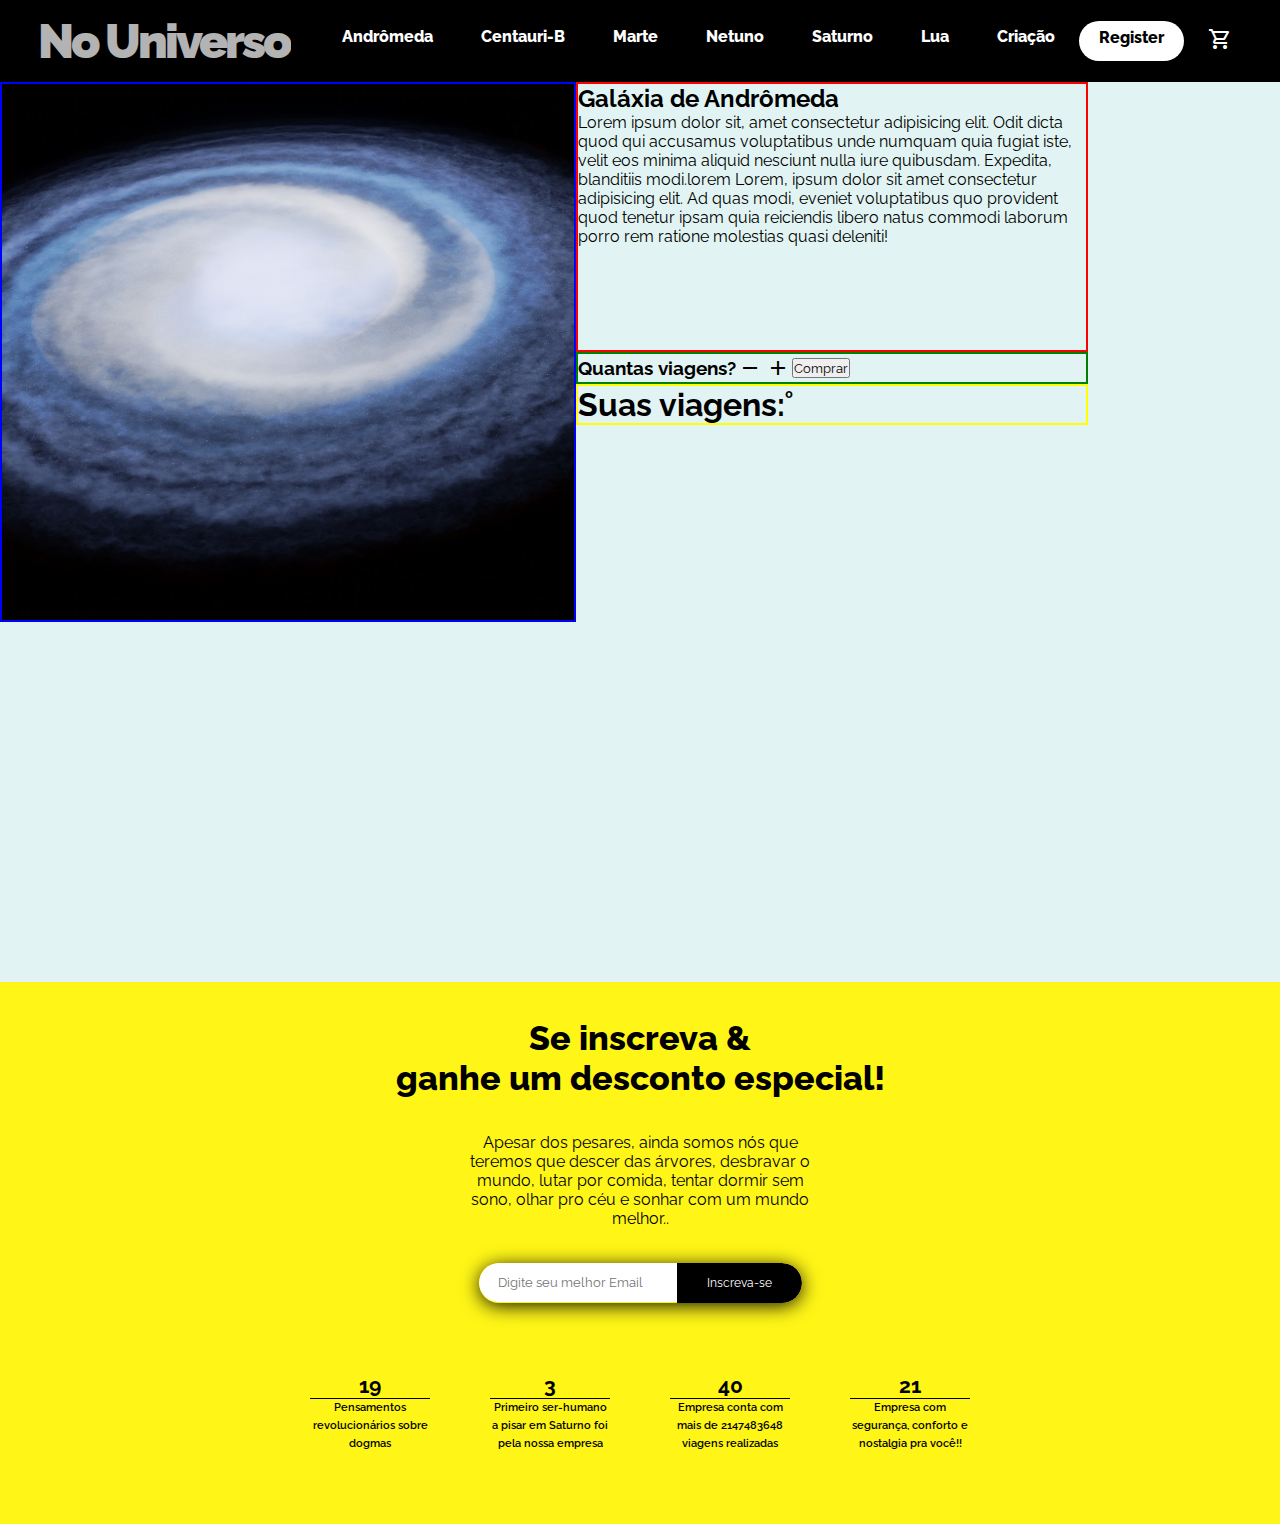
==== andromeda.html @ 6133db36 "paginas mais ou menos" ====
<!DOCTYPE html>
<html lang="pt-br">
<head>
    <meta charset="UTF-8">
    <meta http-equiv="X-UA-Compatible" content="IE=edge">
    <meta name="viewport" content="width=device-width, initial-scale=1.0">
    <!-- google-fonts -->
    <link rel="preconnect" href="https://fonts.googleapis.com">
    <link rel="preconnect" href="https://fonts.gstatic.com" crossorigin>
    <link href="https://fonts.googleapis.com/css2?family=Raleway:wght@100;200;300;400;500;600;700;800;900&display=swap" rel="stylesheet">
    <!-- google icon -->
    <link rel="shortcut icon" href="/assets/icon/travel.png" type="image/x-icon">
    <link rel="stylesheet" href="https://fonts.googleapis.com/css2?family=Material+Symbols+Outlined:opsz,wght,FILL,GRAD@48,400,0,0" />
    <link rel="stylesheet" href="https://fonts.googleapis.com/css2?family=Material+Symbols+Outlined:opsz,wght,FILL,GRAD@48,400,0,0" />
    <!-- css link -->
    <link rel="stylesheet" href="/assets/css/andromeda.css">
    <!-- css responsivo -->
    <link rel="stylesheet" href="/assets/css/andromeda-responsivo.css">
    <title>No Universo</title>
</head>
<body>
    <header>
        <nav>
            <a href="/index.html"><h3>No Universo</h3></a>
            <ul>
                <li><a href="/andromeda.html">Andrômeda</a></li>              
                <li><a href="/centauri-b.html">Centauri-B</a></li>              
                <li><a href="/marte.html">Marte</a></li>              
                <li><a href="/netuno.html">Netuno</a></li>              
                <li><a href="/saturno.html">Saturno</a></li>              
                <li><a href="/lua.html">Lua</a></li>              
                <li><a href="/pilar-da-criação.html">Criação</a></li>              
                <li><a href="/register.html">Register</a></li>
                <li><a href="/carrinho.html"><span class="material-symbols-outlined car">shopping_cart</span></a></li>
            </ul>
        </nav>
    </header>
    <main>
        <div class="container">
            <div class="img"></div>
            <div class="item">
                <div class="info">
                    <h2>Galáxia de Andrômeda</h2>
                    <p>Lorem ipsum dolor sit, amet consectetur adipisicing elit. Odit dicta quod qui accusamus voluptatibus unde numquam quia fugiat iste, velit eos minima aliquid nesciunt nulla iure quibusdam. Expedita, blanditiis modi.lorem Lorem, ipsum dolor sit amet consectetur adipisicing elit. Ad quas modi, eveniet voluptatibus quo provident quod tenetur ipsam quia reiciendis libero natus commodi laborum porro rem ratione molestias quasi deleniti!</p>
                </div>
                <div class="compra">
                    <h3>Quantas viagens?</h3>
                    <span class="material-symbols-outlined">
                        remove
                        </span>
                    <span class="material-symbols-outlined">
                        add
                        </span>
                    <button>Comprar</button>
                </div>
                <div class="contador">
                    <h4>Suas viagens: </h4>
                    <h5>0</h5>
                </div>
            </div>
        </div>

    </main>
    <footer>
        <h2>Se inscreva & <br> ganhe um desconto especial!</h2>
        <p>Apesar dos pesares, ainda somos nós que teremos que descer das árvores, desbravar o mundo, lutar por comida, tentar dormir sem sono, olhar pro céu e sonhar com um mundo melhor..</p>
        <div class="input">
            <input type="email" placeholder="Digite seu melhor Email"><button type="submit">Inscreva-se</button>
        </div>
        <ul>
            <li>19<h6>Pensamentos revolucionários sobre dogmas</h6></li>
            <li>3<h6>Primeiro ser-humano a pisar em Saturno foi pela nossa empresa</h6></li>
            <li>40<h6>Empresa conta com mais de 2147483648 viagens realizadas</h6></li>
            <li>21<h6>Empresa com segurança, conforto e nostalgia pra você!!</h6></li>
        </ul>
    </footer>
</body>
</html>
<body>
---- assets/css/andromeda.css ----
:root{
    --trans: .3s ease-in-out;
}

*{
    margin: 0;
    padding: 0;
    box-sizing: border-box;
    font-family:'Raleway', sans-serif;
    overflow-x: hidden;
}
body{
    background-color: #e1f4f3;
}

/* header */

header{
    width: 100vw;
    height: auto;
    padding:0.7rem;
    /* background:url("/assets/img/andromeda2.jpg")no-repeat center/cover; */
    background-color: #000;
    overflow-y: hidden;
}
header nav a{
    text-decoration: none;
}
header nav a h3{
    letter-spacing: -3px;
    font-size: 3rem;
    font-weight: 1000;
    color: #fff;
    padding: 2px;
    opacity: 0.7;
}
header nav a h3:hover{
    opacity: 1;
    transition: var(--trans);
}

/* nav */

header nav{
    width: 100%;
    height: 10%;
    margin: auto;
    display: flex;
    align-items: center;
    justify-content: space-between;
    margin-left: 2%;
}

header nav ul{
    list-style: none;
    display: flex;
    margin-right: 3%;
}
header nav ul li{
    padding:6px 20px;
}
header nav ul li a{
    text-decoration: none;
    color: #fff;
    font-size: 1rem;
    transition: .3s linear;
    position: relative;
    padding: 4px;
    font-weight:800;
}
header nav ul li a::before{
    content:"";
    position: absolute;
    width: 0;
    height: 0.2rem;
    top: 0;
    left: 0;    
    margin-top: 25px;
    background-color: #fff;
    transition: var(--trans);
}
header nav ul li a:hover::before{
    width: 100%;
}
header nav ul li:nth-last-child(2) a{
    color: #000;
}
header nav ul li:nth-last-child(2){
    background-color: #fff;
    border-radius: 1.3rem;
    padding:7px 1rem;
    font-weight: 600;
}
header nav ul li:nth-last-child(2):hover a{
    color:#fff ;
}
header nav ul li:nth-last-child(2):hover{
    background-color:#000 ;
    cursor: pointer;
    transition: var(--trans);
}
header nav span{
    overflow-y: hidden;
}

/* ----- main ------*/  
main{
    height: 100vh;
    width: 100vw;
}
main .container{
    display: flex;
    flex-wrap:wrap ;
}
main .img{
    border: 2px solid blue;
    width:45vw ;
    height: 60vh;
    background: url(/assets/img/andromeda2.jpg)no-repeat center/cover;
}
main .info{
    border: 2px solid red;
    width: 40vw;
    height: 30vh;
    cursor: default;
}
main .compra{
    border: 2px solid green;
    display: flex;
    align-items: center;
}
main .compra h3{
    cursor: default;
}
main .compra span{
    padding: 2px;
    cursor: pointer;
}
main .compra button{
    cursor: pointer;
}
main .contador{
    display:flex ;
    border: 2px solid yellow;
}
main .contador h4{
    font-size: 2rem;
}

/* ------ footer -------- */

footer{
    width: 100%;
    height: auto;
    background:#fff617;
    display: flex;
    flex-direction: column;
    align-items: center;
    justify-content: center;
}
footer h2{
    text-align: center;
    line-height: 40px;
    font-weight: 800;
    font-size: 2.1rem;
    padding: 2.2rem;
}
footer p{
    text-align: center;
    width: 350px;
    font-size: 1rem;
    font-weight: 400;
    margin-bottom: 2.2rem;
}
footer .input{
    box-shadow: 0px 3px 20px -1px black;
    border-radius:20px;
}
footer .input input{
    padding: 12px 19px;
    border: none;
    outline: none;
    font-size: 13px ;
    border-radius:20px 0px 0px 20px;
}
footer .input button{
    padding: 13px 30px ;
    border: none ;
    outline: none;
    font-size: 12px ;
    border-radius:0px 20px 20px 0px ;
    background-color: black;
    color: white;
    cursor: pointer;
    transition: var(--trans);
}
footer .input button:hover{
    background-color: gray;
}
footer ul{
    list-style: none;
    margin: 2.2rem;
    display: flex;
}
footer ul li{
    text-align: center;
    margin:2.2rem 30px 2.2rem ;
    font-weight: bold;
    font-size: 1.3rem;
}
footer ul li h6{
    font-size: 11px;
    font-weight: 600;
    max-width:120px;
    border-top: 1px solid black;
    line-height: 18px;
    margin: 0;
}
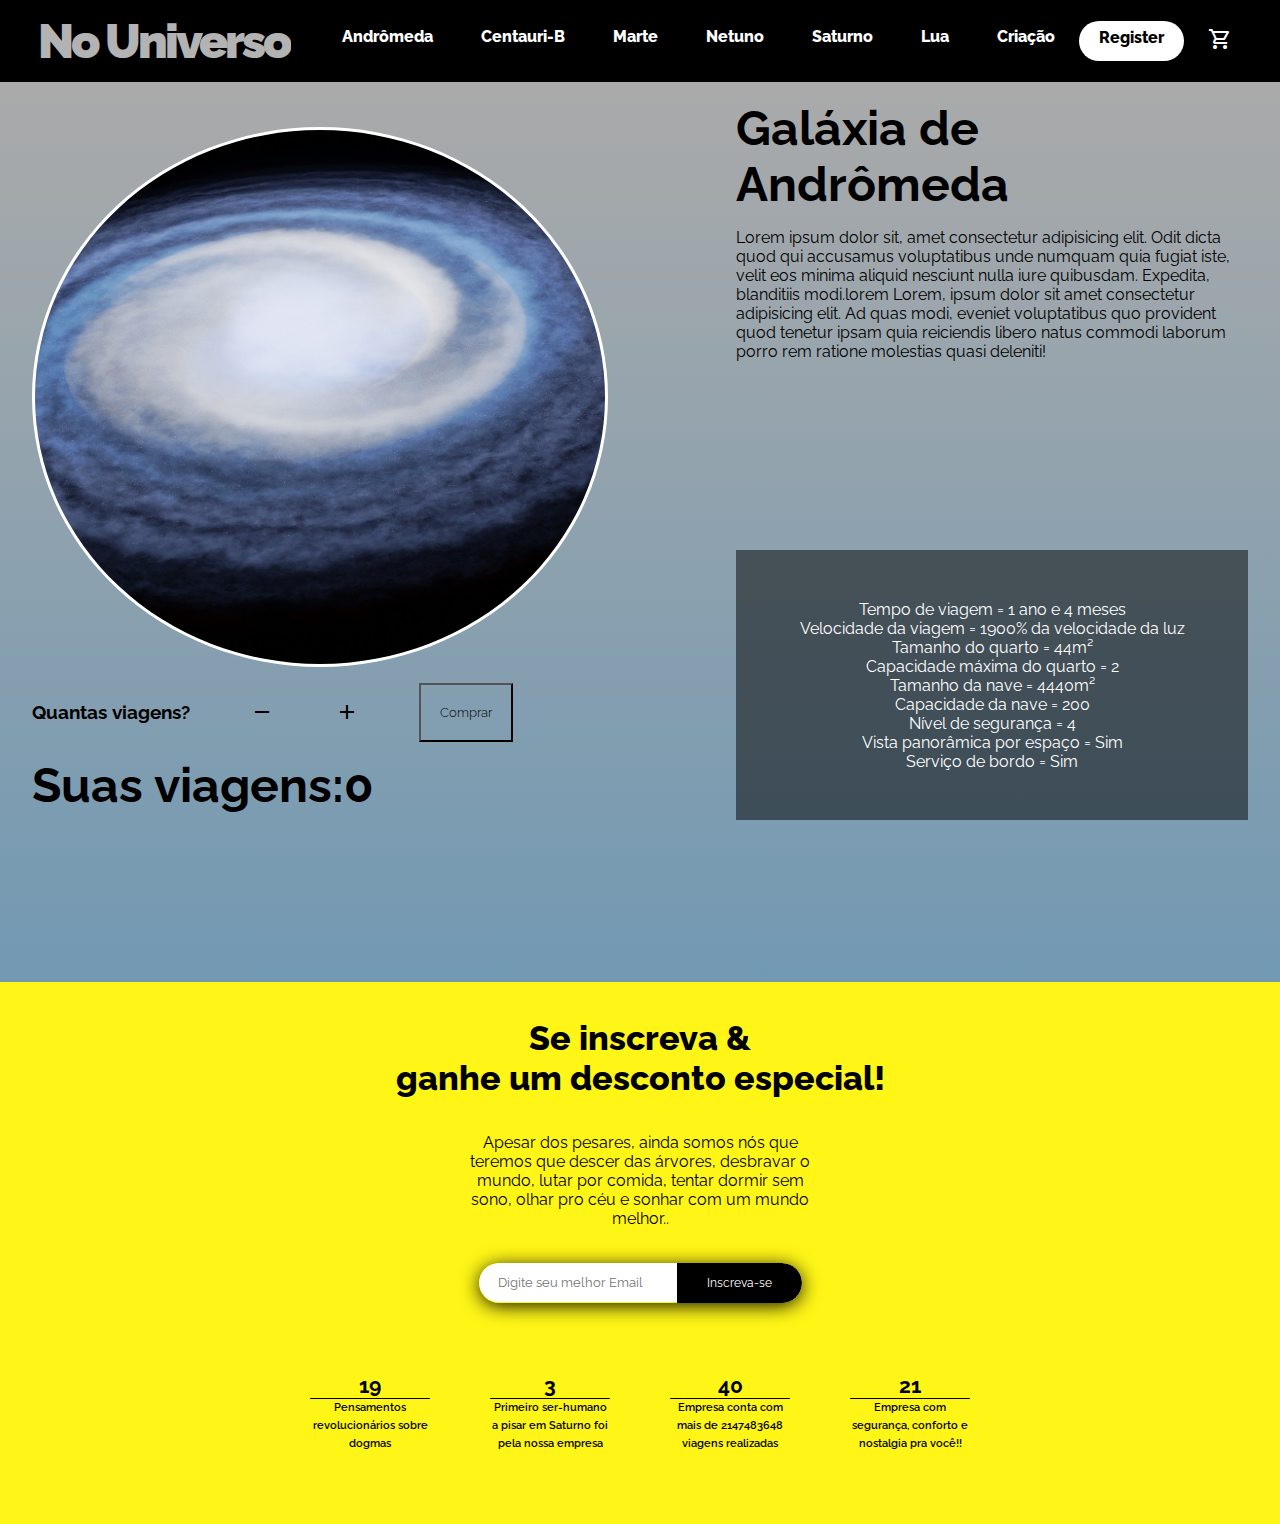
==== commit 753f824b: "criando o template das abas individuais" ====
--- a/andromeda.html
+++ b/andromeda.html
@@ -37,12 +37,8 @@
     </header>
     <main>
         <div class="container">
-            <div class="img"></div>
-            <div class="item">
-                <div class="info">
-                    <h2>Galáxia de Andrômeda</h2>
-                    <p>Lorem ipsum dolor sit, amet consectetur adipisicing elit. Odit dicta quod qui accusamus voluptatibus unde numquam quia fugiat iste, velit eos minima aliquid nesciunt nulla iure quibusdam. Expedita, blanditiis modi.lorem Lorem, ipsum dolor sit amet consectetur adipisicing elit. Ad quas modi, eveniet voluptatibus quo provident quod tenetur ipsam quia reiciendis libero natus commodi laborum porro rem ratione molestias quasi deleniti!</p>
-                </div>
+            <div class="image">
+                <div class="img"></div>
                 <div class="compra">
                     <h3>Quantas viagens?</h3>
                     <span class="material-symbols-outlined">
@@ -58,8 +54,25 @@
                     <h5>0</h5>
                 </div>
             </div>
+            <div class="item">
+                <div class="info-planeta">
+                    <h2>Galáxia de Andrômeda</h2>
+                    <p>Lorem ipsum dolor sit, amet consectetur adipisicing elit. Odit dicta quod qui accusamus voluptatibus unde numquam quia fugiat iste, velit eos minima aliquid nesciunt nulla iure quibusdam. Expedita, blanditiis modi.lorem Lorem, ipsum dolor sit amet consectetur adipisicing elit. Ad quas modi, eveniet voluptatibus quo provident quod tenetur ipsam quia reiciendis libero natus commodi laborum porro rem ratione molestias quasi deleniti!</p>
+                </div>
+                <div class="info-viagem">
+                    <p>Tempo de viagem = 1 ano e 4 meses</p>
+                    <p>Velocidade da viagem = 1900% da velocidade da luz</p>
+                    <p>Tamanho do quarto = 44m²</p>
+                    <p>Capacidade máxima do quarto = 2</p>
+                    <p>Tamanho da nave = 4440m²</p>
+                    <p>Capacidade da nave = 200 </p>
+                    <p>Nível de segurança = 4</p>
+                    <p>Vista panorâmica por espaço = Sim</p>
+                    <p>Serviço de bordo = Sim</p>
+                    
+                </div>
+            </div>
         </div>
-
     </main>
     <footer>
         <h2>Se inscreva & <br> ganhe um desconto especial!</h2>
--- a/assets/css/andromeda.css
+++ b/assets/css/andromeda.css
@@ -107,27 +107,53 @@
 main{
     height: 100vh;
     width: 100vw;
+    display: flex;
+    justify-content: center;
+    background-image: linear-gradient(to bottom,#aaa,#7299b3);
 }
 main .container{
     display: flex;
     flex-wrap:wrap ;
 }
 main .img{
-    border: 2px solid blue;
     width:45vw ;
     height: 60vh;
     background: url(/assets/img/andromeda2.jpg)no-repeat center/cover;
-}
-main .info{
-    border: 2px solid red;
+    margin-top:5vh ;
+    border: 3px solid #fff;
+    border-radius: 50%;
+}
+main .image{
+    margin-right: 5vw;
+}
+main .info-planeta{
+    width: 40vw;
+    height: 50vh;
+    cursor: default;
+    margin-top:2vh ;
+}
+main .info-planeta h2{
+    font-size: 3rem;
+    margin: 0px 0px 1rem 0px;
+}
+main .info-viagem{
     width: 40vw;
     height: 30vh;
     cursor: default;
+    background: rgba(0, 0, 0, 0.5);
+    color: #fff;
+    display: flex;
+    flex-direction: column;
+    align-items: center;
+    justify-content: center;
+}
+main .item{
+    margin-left: 5vw;
 }
 main .compra{
-    border: 2px solid green;
-    display: flex;
-    align-items: center;
+    display: flex;
+    align-items: center;
+    height: 10vh;
 }
 main .compra h3{
     cursor: default;
@@ -135,16 +161,32 @@
 main .compra span{
     padding: 2px;
     cursor: pointer;
+    margin-left: 10%;
+}
+main .compra span:hover{
+    font-weight: 1000;
+    transition: 100ms linear;
 }
 main .compra button{
     cursor: pointer;
+    padding: 1.2rem;
+    margin-left: 10%;
+    font-weight: 300;
+    background: transparent;
+}
+main .compra button:hover{
+    transition: var(--trans);
+    color: #fff;
+    background: #000;
 }
 main .contador{
     display:flex ;
-    border: 2px solid yellow;
 }
 main .contador h4{
-    font-size: 2rem;
+    font-size: 3rem;
+}
+main .contador h5{
+    font-size: 3rem;
 }
 
 /* ------ footer -------- */
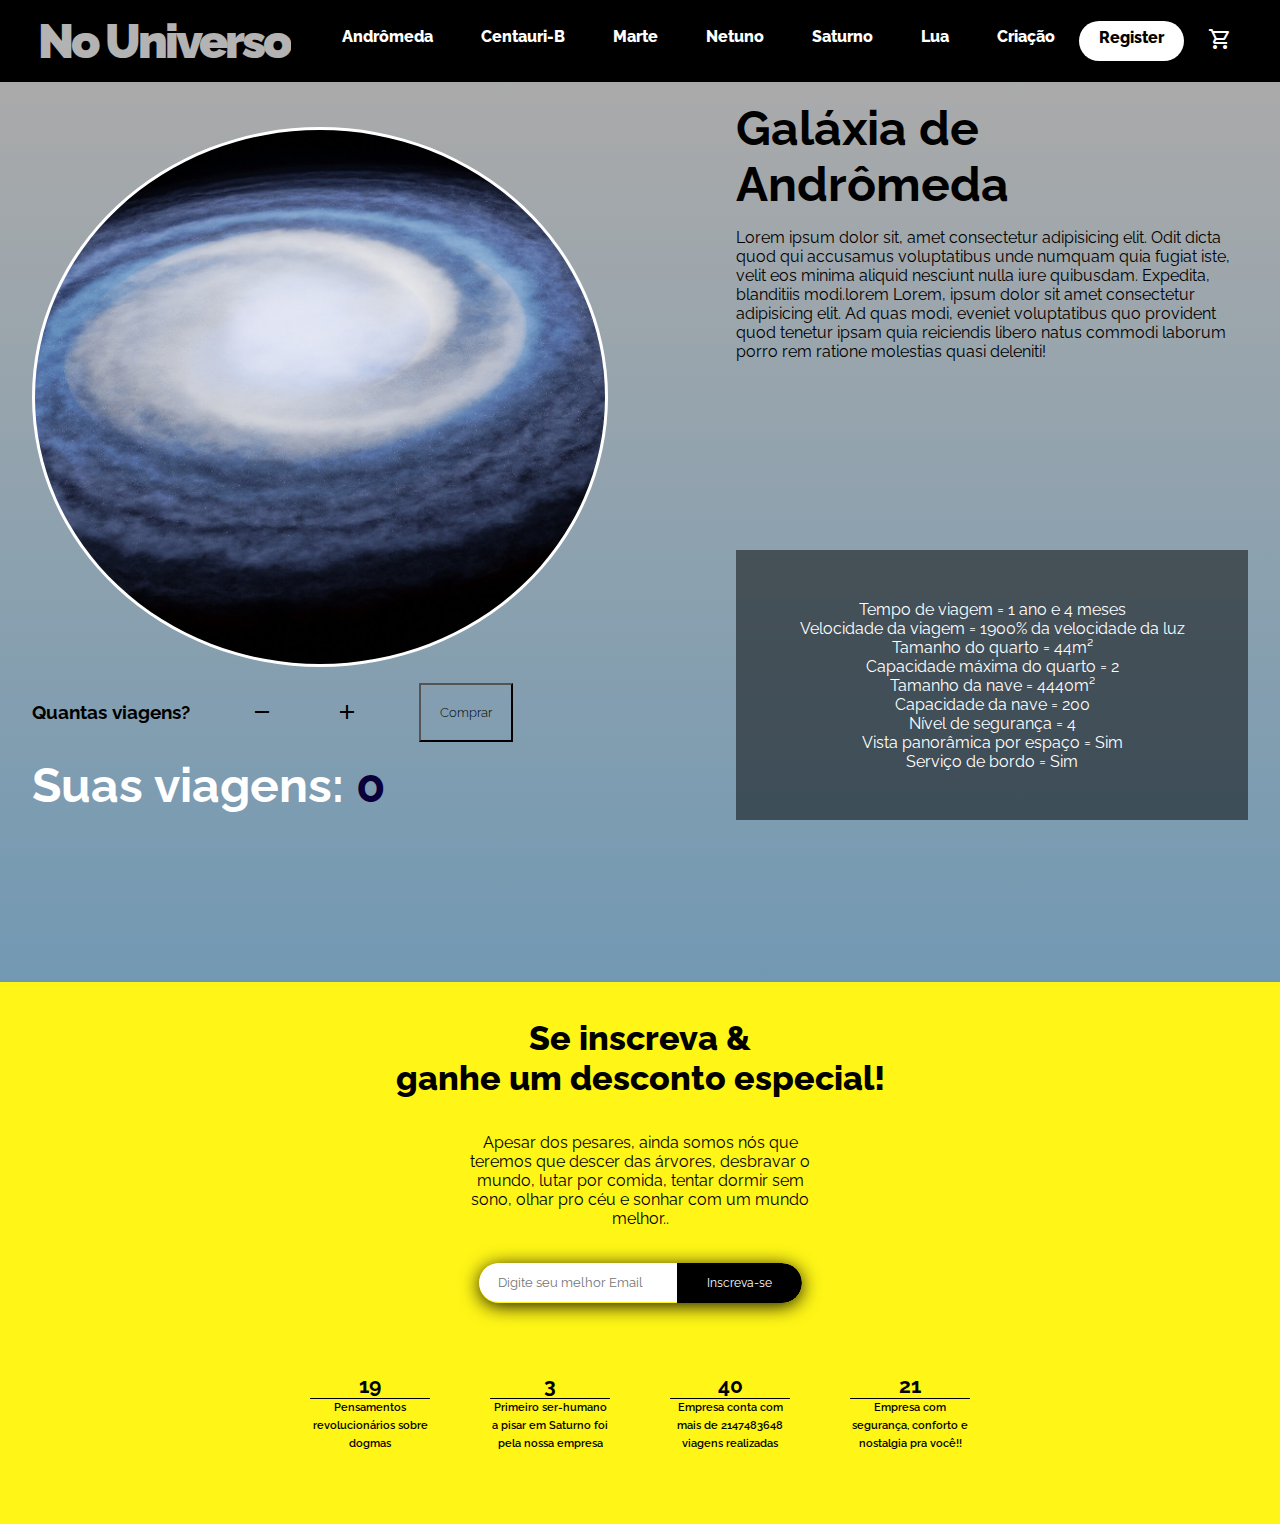
==== commit 8df58222: "comecei o js" ====
--- a/andromeda.html
+++ b/andromeda.html
@@ -9,14 +9,15 @@
     <link rel="preconnect" href="https://fonts.gstatic.com" crossorigin>
     <link href="https://fonts.googleapis.com/css2?family=Raleway:wght@100;200;300;400;500;600;700;800;900&display=swap" rel="stylesheet">
     <!-- google icon -->
-    <link rel="shortcut icon" href="/assets/icon/travel.png" type="image/x-icon">
-    <link rel="stylesheet" href="https://fonts.googleapis.com/css2?family=Material+Symbols+Outlined:opsz,wght,FILL,GRAD@48,400,0,0" />
+    <link rel="shortcut icon" href="./assets/img/galaxy.png" type="image/x-icon">
     <link rel="stylesheet" href="https://fonts.googleapis.com/css2?family=Material+Symbols+Outlined:opsz,wght,FILL,GRAD@48,400,0,0" />
     <!-- css link -->
     <link rel="stylesheet" href="/assets/css/andromeda.css">
     <!-- css responsivo -->
     <link rel="stylesheet" href="/assets/css/andromeda-responsivo.css">
-    <title>No Universo</title>
+    <!-- javaScript -->
+    <script src="./js/andromeda.js"defer></script>
+    <title>Pelo Universo</title>
 </head>
 <body>
     <header>
@@ -41,17 +42,17 @@
                 <div class="img"></div>
                 <div class="compra">
                     <h3>Quantas viagens?</h3>
-                    <span class="material-symbols-outlined">
+                    <span id="remove" class="material-symbols-outlined">
                         remove
                         </span>
-                    <span class="material-symbols-outlined">
+                    <span  id="add" class="material-symbols-outlined">
                         add
                         </span>
                     <button>Comprar</button>
                 </div>
                 <div class="contador">
                     <h4>Suas viagens: </h4>
-                    <h5>0</h5>
+                    <h5 id="contador"> &nbsp;0</h5>
                 </div>
             </div>
             <div class="item">
--- a/assets/css/andromeda.css
+++ b/assets/css/andromeda.css
@@ -110,6 +110,7 @@
     display: flex;
     justify-content: center;
     background-image: linear-gradient(to bottom,#aaa,#7299b3);
+    cursor: default;
 }
 main .container{
     display: flex;
@@ -173,6 +174,7 @@
     margin-left: 10%;
     font-weight: 300;
     background: transparent;
+    cursor: pointer;
 }
 main .compra button:hover{
     transition: var(--trans);
@@ -184,9 +186,11 @@
 }
 main .contador h4{
     font-size: 3rem;
+    color: #fff;
 }
 main .contador h5{
     font-size: 3rem;
+    color: #09003a;
 }
 
 /* ------ footer -------- */
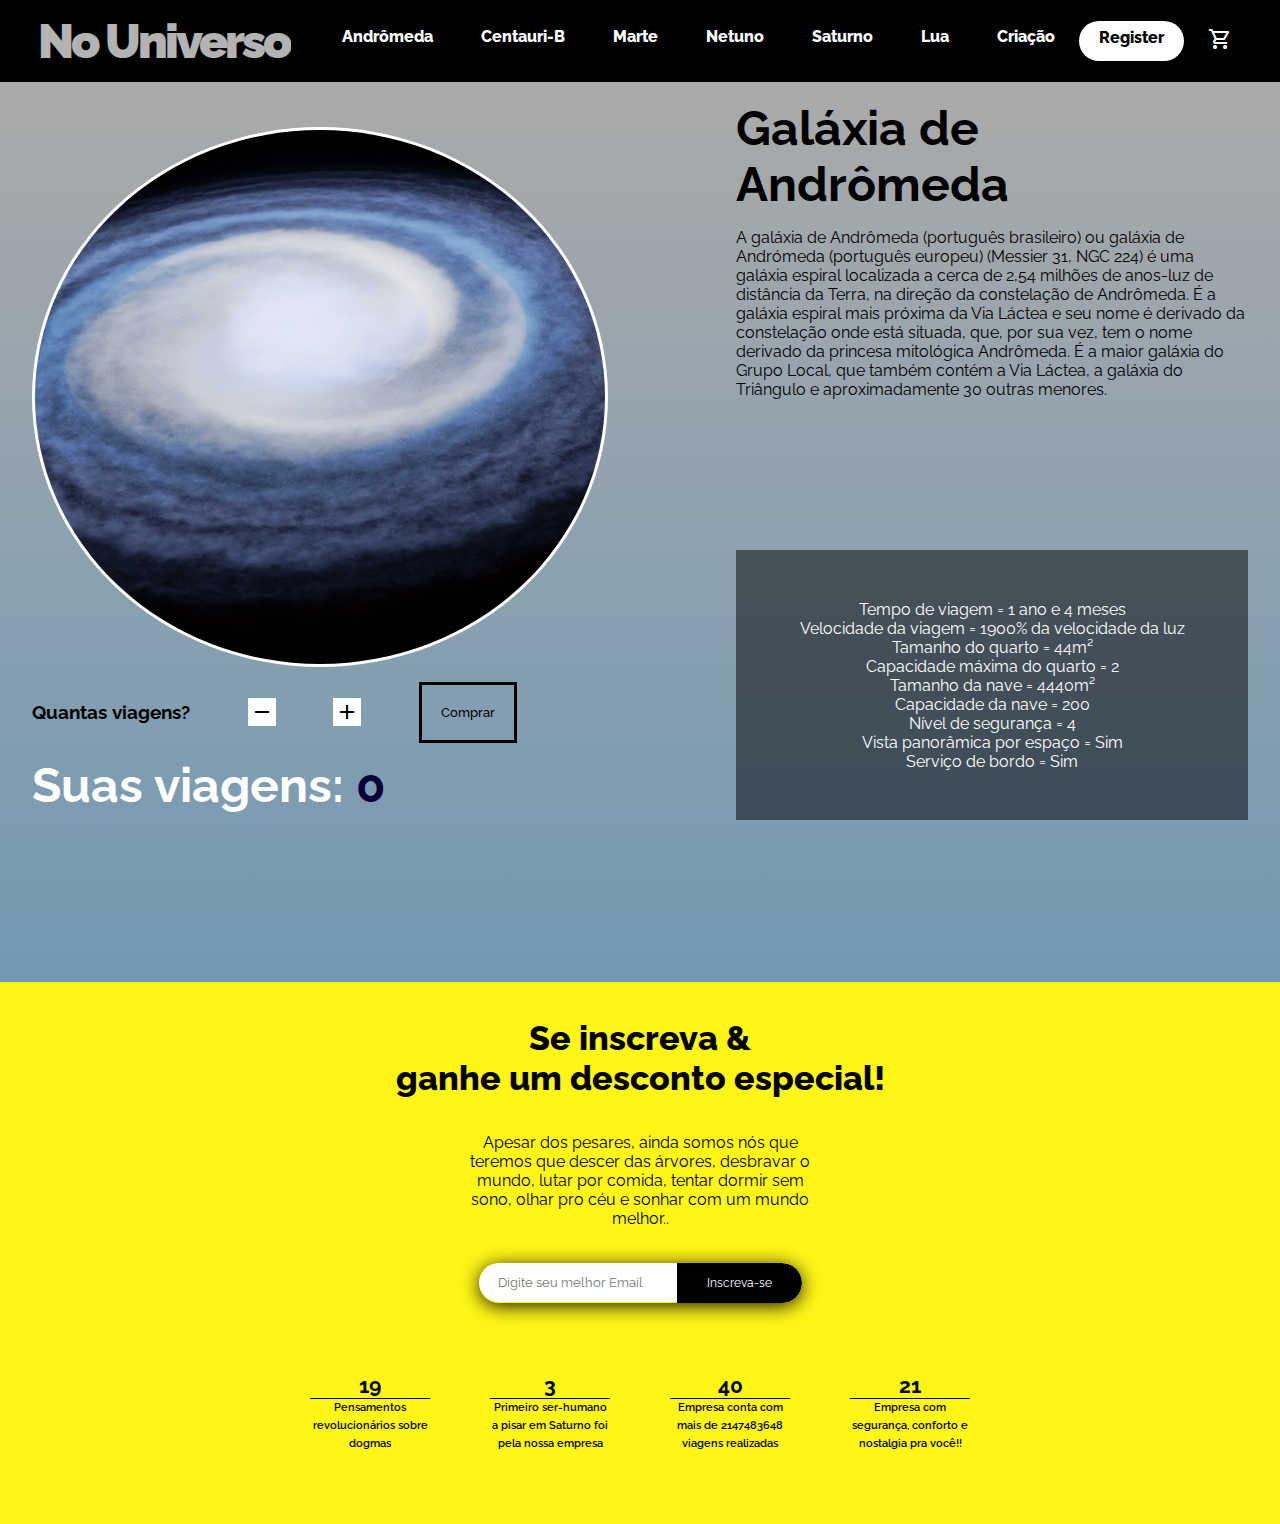
==== commit aad9e6a6: "melhorei o register e um retoque no css e informações em geral" ====
--- a/andromeda.html
+++ b/andromeda.html
@@ -58,7 +58,7 @@
             <div class="item">
                 <div class="info-planeta">
                     <h2>Galáxia de Andrômeda</h2>
-                    <p>Lorem ipsum dolor sit, amet consectetur adipisicing elit. Odit dicta quod qui accusamus voluptatibus unde numquam quia fugiat iste, velit eos minima aliquid nesciunt nulla iure quibusdam. Expedita, blanditiis modi.lorem Lorem, ipsum dolor sit amet consectetur adipisicing elit. Ad quas modi, eveniet voluptatibus quo provident quod tenetur ipsam quia reiciendis libero natus commodi laborum porro rem ratione molestias quasi deleniti!</p>
+                    <p>A galáxia de Andrômeda (português brasileiro) ou galáxia de Andrómeda (português europeu) (Messier 31, NGC 224) é uma galáxia espiral localizada a cerca de 2,54 milhões de anos-luz de distância da Terra, na direção da constelação de Andrômeda. É a galáxia espiral mais próxima da Via Láctea e seu nome é derivado da constelação onde está situada, que, por sua vez, tem o nome derivado da princesa mitológica Andrômeda. É a maior galáxia do Grupo Local, que também contém a Via Láctea, a galáxia do Triângulo e aproximadamente 30 outras menores.</p>
                 </div>
                 <div class="info-viagem">
                     <p>Tempo de viagem = 1 ano e 4 meses</p>
@@ -70,7 +70,6 @@
                     <p>Nível de segurança = 4</p>
                     <p>Vista panorâmica por espaço = Sim</p>
                     <p>Serviço de bordo = Sim</p>
-                    
                 </div>
             </div>
         </div>
--- a/assets/css/andromeda.css
+++ b/assets/css/andromeda.css
@@ -163,16 +163,21 @@
     padding: 2px;
     cursor: pointer;
     margin-left: 10%;
+    overflow-y: hidden;
+    background: #fff;
 }
 main .compra span:hover{
     font-weight: 1000;
-    transition: 100ms linear;
+    transition: 200ms linear;
+    background-color: #000;
+    color: #fff;
 }
 main .compra button{
     cursor: pointer;
     padding: 1.2rem;
     margin-left: 10%;
-    font-weight: 300;
+    font-weight: 500;
+    border: 3px solid #000;
     background: transparent;
     cursor: pointer;
 }
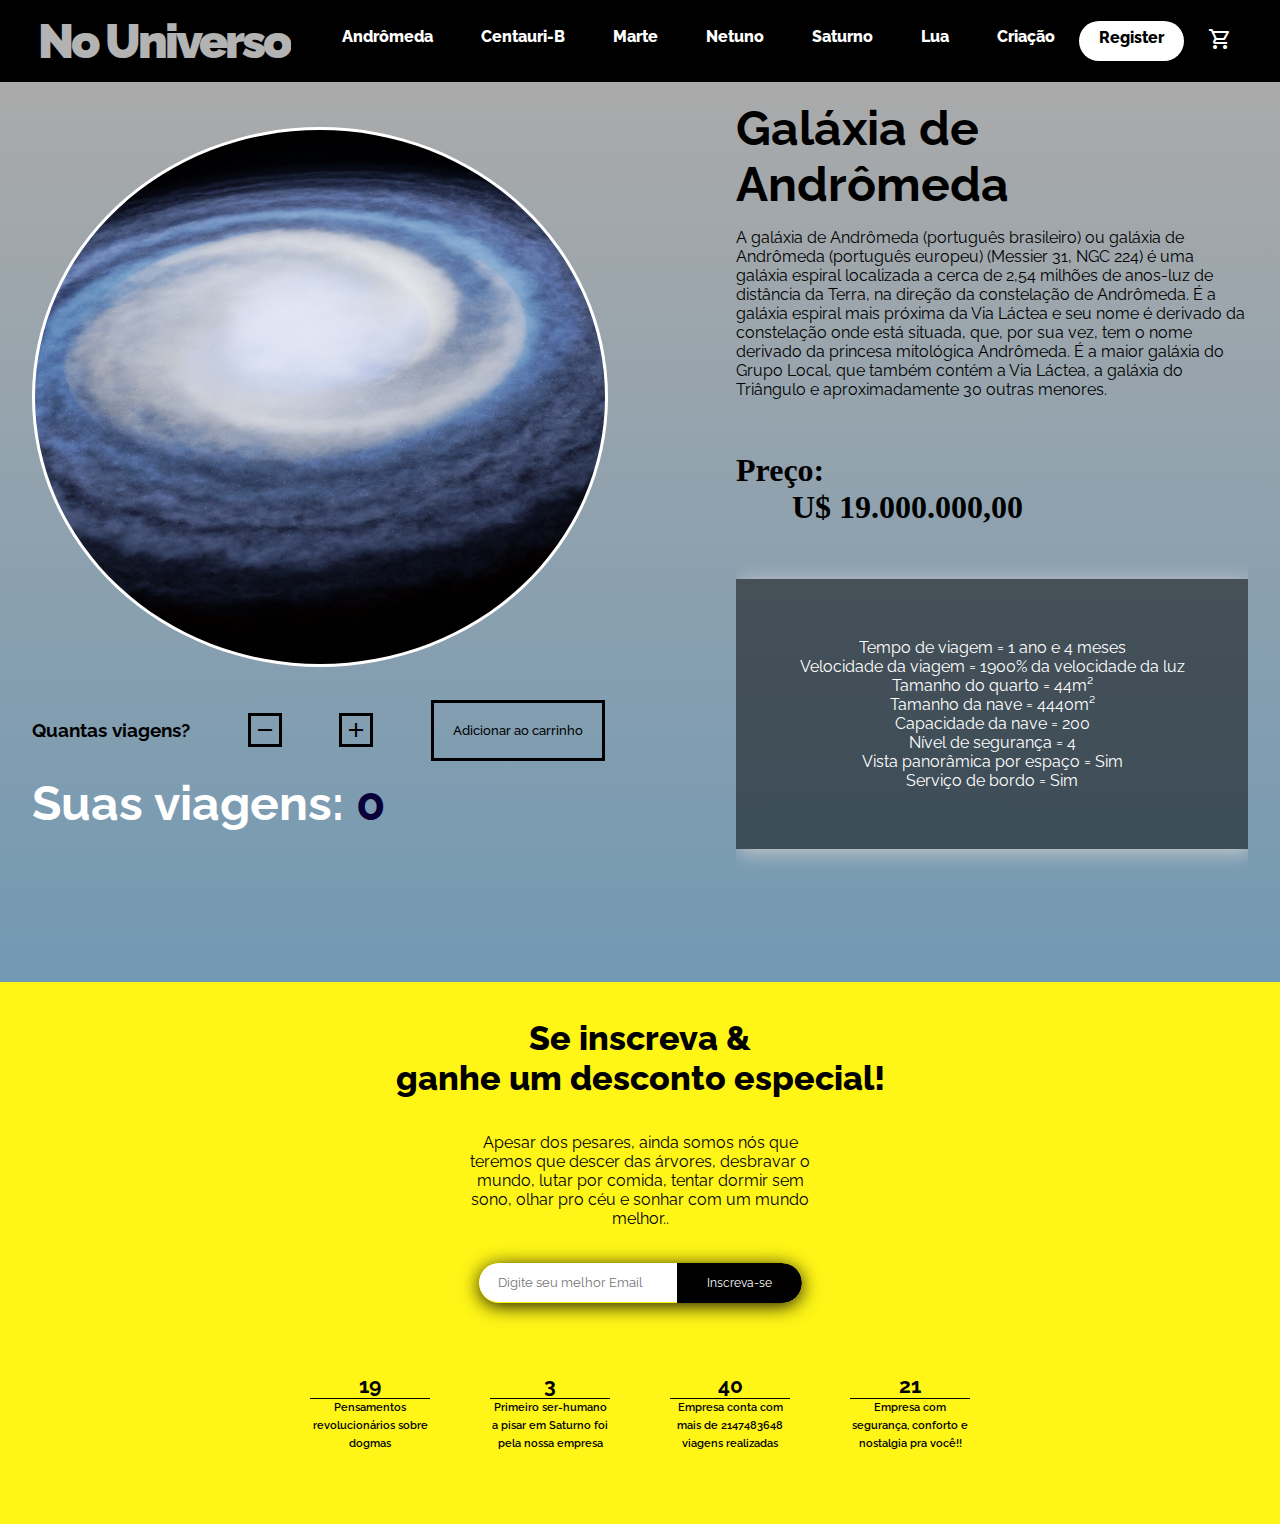
==== commit b33a2b46: "carrinho" ====
--- a/andromeda.html
+++ b/andromeda.html
@@ -48,7 +48,7 @@
                     <span  id="add" class="material-symbols-outlined">
                         add
                         </span>
-                    <button>Comprar</button>
+                    <button id="add-carrinho">Adicionar ao carrinho</button>
                 </div>
                 <div class="contador">
                     <h4>Suas viagens: </h4>
@@ -58,18 +58,29 @@
             <div class="item">
                 <div class="info-planeta">
                     <h2>Galáxia de Andrômeda</h2>
-                    <p>A galáxia de Andrômeda (português brasileiro) ou galáxia de Andrómeda (português europeu) (Messier 31, NGC 224) é uma galáxia espiral localizada a cerca de 2,54 milhões de anos-luz de distância da Terra, na direção da constelação de Andrômeda. É a galáxia espiral mais próxima da Via Láctea e seu nome é derivado da constelação onde está situada, que, por sua vez, tem o nome derivado da princesa mitológica Andrômeda. É a maior galáxia do Grupo Local, que também contém a Via Láctea, a galáxia do Triângulo e aproximadamente 30 outras menores.</p>
+                    <p>A galáxia de Andrômeda (português brasileiro) ou galáxia de Andrômeda (português europeu) (Messier 31, NGC 224) é uma galáxia espiral localizada a cerca de 2,54 milhões de anos-luz de distância da Terra, na direção da constelação de Andrômeda. É a galáxia espiral mais próxima da Via Láctea e seu nome é derivado da constelação onde está situada, que, por sua vez, tem o nome derivado da princesa mitológica Andrômeda. É a maior galáxia do Grupo Local, que também contém a Via Láctea, a galáxia do Triângulo e aproximadamente 30 outras menores.</p>
+                </div>
+                <div class="preco">
+                    <h2>Preço: <br> &nbsp;&nbsp;&nbsp;&nbsp;&nbsp;&nbsp; U$ 19.000.000,00</h2>
                 </div>
                 <div class="info-viagem">
                     <p>Tempo de viagem = 1 ano e 4 meses</p>
                     <p>Velocidade da viagem = 1900% da velocidade da luz</p>
                     <p>Tamanho do quarto = 44m²</p>
-                    <p>Capacidade máxima do quarto = 2</p>
                     <p>Tamanho da nave = 4440m²</p>
                     <p>Capacidade da nave = 200 </p>
                     <p>Nível de segurança = 4</p>
                     <p>Vista panorâmica por espaço = Sim</p>
                     <p>Serviço de bordo = Sim</p>
+                </div>
+            </div>
+        </div>
+        <div class="carrinho">
+            <div class="container-carrinho">
+                <h2>Carrinho de Compras</h2>
+                <div class="container-carrinho-andromeda">
+                    <img src="/assets/img/andromeda-icon.jpg" alt="Andrômeda">
+                    <h3>Galáxia de Andrômeda</h3><h4>Preço: 19.000.000,00</h4>
                 </div>
             </div>
         </div>
--- a/assets/css/andromeda.css
+++ b/assets/css/andromeda.css
@@ -121,6 +121,7 @@
     height: 60vh;
     background: url(/assets/img/andromeda2.jpg)no-repeat center/cover;
     margin-top:5vh ;
+    margin-bottom: 2vh;
     border: 3px solid #fff;
     border-radius: 50%;
 }
@@ -129,7 +130,7 @@
 }
 main .info-planeta{
     width: 40vw;
-    height: 50vh;
+    height: auto;
     cursor: default;
     margin-top:2vh ;
 }
@@ -147,6 +148,16 @@
     flex-direction: column;
     align-items: center;
     justify-content: center;
+    box-shadow: 3px 3px 19px #ccc;
+}
+main .preco{
+    display: flex;
+    align-items: center;
+    height: 20vh;
+}
+main .preco h2{
+    font-size: 2rem;
+    font-family:'Instrument Serif', serif ;
 }
 main .item{
     margin-left: 5vw;
@@ -164,7 +175,8 @@
     cursor: pointer;
     margin-left: 10%;
     overflow-y: hidden;
-    background: #fff;
+    background: transparent;
+    border:3px solid #000;
 }
 main .compra span:hover{
     font-weight: 1000;
@@ -196,6 +208,43 @@
 main .contador h5{
     font-size: 3rem;
     color: #09003a;
+}
+main .carrinho{
+    width: 21vw;
+    height: 100vh;
+    background: #ffffffee;
+    position: fixed;
+    top: 0px;
+    left: 1210px;
+    transition: .3s linear;
+    display: none;
+}
+main .container-carrinho img{
+    width: 7vw;
+    height: 15vh;
+    margin: 5px;
+    border: 2px solid #fff;
+}
+main .container-carrinho h2{
+    text-align: center;
+    background: #0b4ede80;
+    padding: 1.1rem;
+    margin-bottom: 1vh;
+}
+main .container-carrinho-andromeda{
+    background: #000000c9;
+    display: flex;
+    align-items: center;
+    flex-wrap: wrap;
+    color: #fff;
+}
+main .container-carrinho-andromeda h3{
+    font-size: 1.1rem;
+    font-weight: 300;
+}
+main .container-carrinho-andromeda h4{
+    font-size: 2rem;
+    font-weight: 300;
 }
 
 /* ------ footer -------- */
